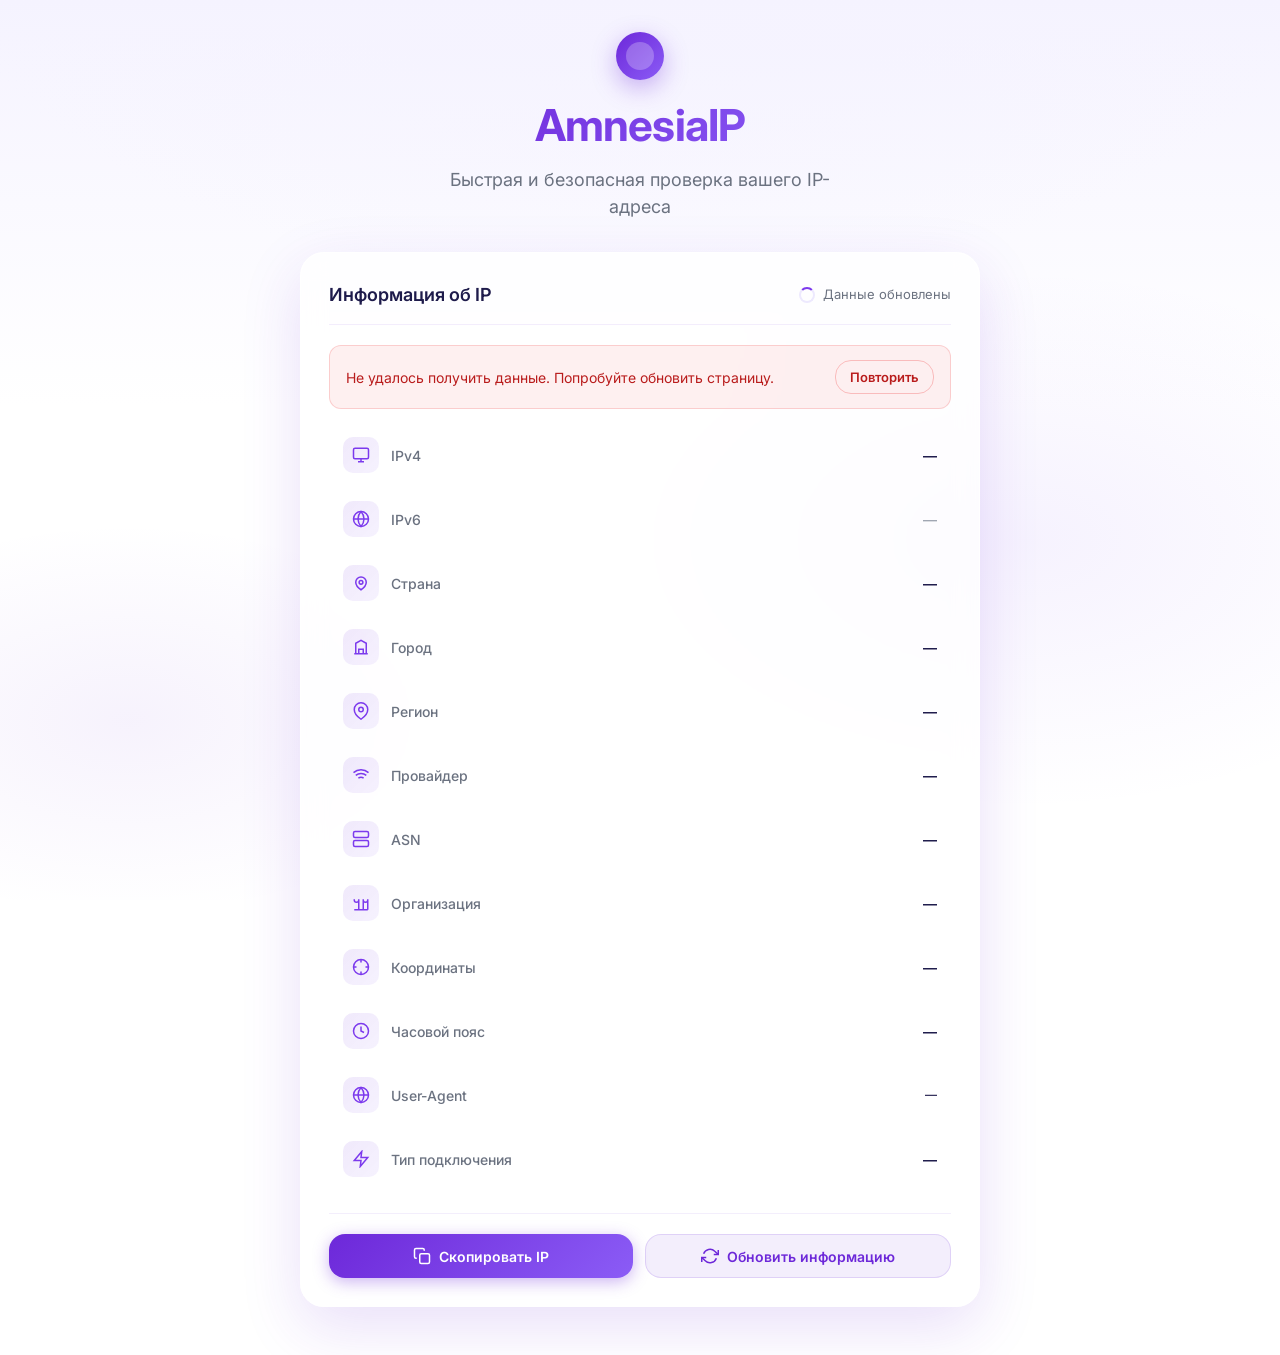
==== index.html @ 1398b614 "Initial AmnesiaIP website" ====
<!DOCTYPE html>
<html lang="ru">
<head>
  <meta charset="UTF-8">
  <meta name="viewport" content="width=device-width, initial-scale=1.0">
  <meta name="description" content="AmnesiaIP — быстрая и безопасная проверка вашего IP-адреса">
  <title>AmnesiaIP — Проверка IP-адреса</title>
  <link rel="preconnect" href="https://fonts.googleapis.com">
  <link rel="preconnect" href="https://fonts.gstatic.com" crossorigin>
  <link href="https://fonts.googleapis.com/css2?family=Inter:wght@400;500;600;700&display=swap" rel="stylesheet">
  <link rel="stylesheet" href="style.css">
</head>
<body>
  <div class="bg-gradient" aria-hidden="true"></div>

  <main class="page">
    <section class="hero animate-fade-in">
      <div class="hero__logo" aria-hidden="true">
        <span class="hero__dot"></span>
      </div>
      <h1 class="hero__title">AmnesiaIP</h1>
      <p class="hero__subtitle">Быстрая и безопасная проверка вашего IP-адреса</p>
    </section>

    <section class="card animate-fade-in animate-delay-1" aria-labelledby="card-title">
      <div class="card__header">
        <h2 id="card-title" class="card__title">Информация об IP</h2>
        <div class="card__status" role="status" aria-live="polite">
          <span class="spinner" id="loading-spinner" hidden aria-hidden="true"></span>
          <span class="status-text" id="status-text">Загрузка данных…</span>
        </div>
      </div>

      <div class="error-banner" id="error-banner" hidden role="alert">
        <p id="error-message">Не удалось получить данные</p>
        <button type="button" class="btn btn--ghost btn--sm" id="retry-btn">Повторить</button>
      </div>

      <ul class="data-list" id="data-list" aria-live="polite">
        <li class="data-row" data-field="ipv4">
          <span class="data-row__icon" aria-hidden="true">
            <svg viewBox="0 0 24 24" fill="none" stroke="currentColor" stroke-width="2"><rect x="2" y="3" width="20" height="14" rx="2"/><path d="M8 21h8M12 17v4"/></svg>
          </span>
          <span class="data-row__label">IPv4</span>
          <span class="data-row__value" id="val-ipv4">—</span>
        </li>
        <li class="data-row" data-field="ipv6">
          <span class="data-row__icon" aria-hidden="true">
            <svg viewBox="0 0 24 24" fill="none" stroke="currentColor" stroke-width="2"><circle cx="12" cy="12" r="10"/><path d="M2 12h20M12 2a15.3 15.3 0 0 1 4 10 15.3 15.3 0 0 1-4 10 15.3 15.3 0 0 1-4-10 15.3 15.3 0 0 1 4-10z"/></svg>
          </span>
          <span class="data-row__label">IPv6</span>
          <span class="data-row__value data-row__value--muted" id="val-ipv6">—</span>
        </li>
        <li class="data-row" data-field="country">
          <span class="data-row__icon" aria-hidden="true">
            <svg viewBox="0 0 24 24" fill="none" stroke="currentColor" stroke-width="2"><path d="M12 21s-7-4.5-7-10a7 7 0 1 1 14 0c0 5.5-7 10-7 10z"/><circle cx="12" cy="11" r="2.5"/></svg>
          </span>
          <span class="data-row__label">Страна</span>
          <span class="data-row__value" id="val-country">—</span>
        </li>
        <li class="data-row" data-field="city">
          <span class="data-row__icon" aria-hidden="true">
            <svg viewBox="0 0 24 24" fill="none" stroke="currentColor" stroke-width="2"><path d="M3 21h18M5 21V7l7-4 7 4v14M9 21v-6h6v6"/></svg>
          </span>
          <span class="data-row__label">Город</span>
          <span class="data-row__value" id="val-city">—</span>
        </li>
        <li class="data-row" data-field="region">
          <span class="data-row__icon" aria-hidden="true">
            <svg viewBox="0 0 24 24" fill="none" stroke="currentColor" stroke-width="2"><path d="M21 10c0 7-9 13-9 13s-9-6-9-13a9 9 0 0 1 18 0z"/><circle cx="12" cy="10" r="3"/></svg>
          </span>
          <span class="data-row__label">Регион</span>
          <span class="data-row__value" id="val-region">—</span>
        </li>
        <li class="data-row" data-field="isp">
          <span class="data-row__icon" aria-hidden="true">
            <svg viewBox="0 0 24 24" fill="none" stroke="currentColor" stroke-width="2"><path d="M5 12.55a11 11 0 0 1 14.08 0M8.53 16.11a6 6 0 0 1 6.95 0M12 20h.01"/><path d="M2 8.82a15 15 0 0 1 20 0"/></svg>
          </span>
          <span class="data-row__label">Провайдер</span>
          <span class="data-row__value" id="val-isp">—</span>
        </li>
        <li class="data-row" data-field="asn">
          <span class="data-row__icon" aria-hidden="true">
            <svg viewBox="0 0 24 24" fill="none" stroke="currentColor" stroke-width="2"><rect x="2" y="2" width="20" height="8" rx="2"/><rect x="2" y="14" width="20" height="8" rx="2"/><path d="M6 6h.01M6 18h.01"/></svg>
          </span>
          <span class="data-row__label">ASN</span>
          <span class="data-row__value" id="val-asn">—</span>
        </li>
        <li class="data-row" data-field="org">
          <span class="data-row__icon" aria-hidden="true">
            <svg viewBox="0 0 24 24" fill="none" stroke="currentColor" stroke-width="2"><path d="M3 21h18M3 7v1a3 3 0 0 0 6 0V7M9 21V8M15 21V8M15 7v1a3 3 0 0 0 6 0V7M21 21V8"/></svg>
          </span>
          <span class="data-row__label">Организация</span>
          <span class="data-row__value" id="val-org">—</span>
        </li>
        <li class="data-row" data-field="coords">
          <span class="data-row__icon" aria-hidden="true">
            <svg viewBox="0 0 24 24" fill="none" stroke="currentColor" stroke-width="2"><circle cx="12" cy="12" r="10"/><path d="M12 2v4M12 18v4M2 12h4M18 12h4"/></svg>
          </span>
          <span class="data-row__label">Координаты</span>
          <span class="data-row__value" id="val-coords">—</span>
        </li>
        <li class="data-row" data-field="timezone">
          <span class="data-row__icon" aria-hidden="true">
            <svg viewBox="0 0 24 24" fill="none" stroke="currentColor" stroke-width="2"><circle cx="12" cy="12" r="10"/><path d="M12 6v6l4 2"/></svg>
          </span>
          <span class="data-row__label">Часовой пояс</span>
          <span class="data-row__value" id="val-timezone">—</span>
        </li>
        <li class="data-row" data-field="useragent">
          <span class="data-row__icon" aria-hidden="true">
            <svg viewBox="0 0 24 24" fill="none" stroke="currentColor" stroke-width="2"><circle cx="12" cy="12" r="10"/><path d="M2 12h20M12 2a15.3 15.3 0 0 1 4 10 15.3 15.3 0 0 1-4 10 15.3 15.3 0 0 1-4-10 15.3 15.3 0 0 1 4-10z"/></svg>
          </span>
          <span class="data-row__label">User-Agent</span>
          <span class="data-row__value data-row__value--wrap" id="val-useragent">—</span>
        </li>
        <li class="data-row" data-field="connection">
          <span class="data-row__icon" aria-hidden="true">
            <svg viewBox="0 0 24 24" fill="none" stroke="currentColor" stroke-width="2"><path d="M13 2L3 14h9l-1 8 10-12h-9l1-8z"/></svg>
          </span>
          <span class="data-row__label">Тип подключения</span>
          <span class="data-row__value" id="val-connection">—</span>
        </li>
      </ul>

      <div class="card__actions">
        <button type="button" class="btn btn--primary" id="copy-btn" aria-label="Скопировать IP-адрес">
          <svg viewBox="0 0 24 24" fill="none" stroke="currentColor" stroke-width="2" aria-hidden="true"><rect x="9" y="9" width="13" height="13" rx="2"/><path d="M5 15H4a2 2 0 0 1-2-2V4a2 2 0 0 1 2-2h9a2 2 0 0 1 2 2v1"/></svg>
          Скопировать IP
        </button>
        <button type="button" class="btn btn--secondary" id="refresh-btn" aria-label="Обновить информацию">
          <svg viewBox="0 0 24 24" fill="none" stroke="currentColor" stroke-width="2" aria-hidden="true"><path d="M23 4v6h-6M1 20v-6h6"/><path d="M3.51 9a9 9 0 0 1 14.85-3.36L23 10M1 14l4.64 4.36A9 9 0 0 0 20.49 15"/></svg>
          Обновить информацию
        </button>
      </div>
    </section>
  </main>

  <div class="toast" id="toast" role="status" aria-live="polite" hidden>Скопировано!</div>

  <script src="script.js" defer></script>
</body>
</html>
---- style.css ----
/* ==========================================================================
   AmnesiaIP — Design System
   ========================================================================== */

:root {
  --purple-700: #6D28D9;
  --purple-600: #7C3AED;
  --purple-500: #8B5CF6;
  --purple-400: #A78BFA;
  --purple-100: #EDE9FE;
  --purple-50: #F5F3FF;
  --bg: #ffffff;
  --text: #1E1B4B;
  --text-muted: #6B7280;
  --text-light: #9CA3AF;
  --shadow: 0 20px 60px rgba(109, 40, 217, 0.15);
  --shadow-sm: 0 4px 20px rgba(109, 40, 217, 0.1);
  --shadow-hover: 0 24px 70px rgba(109, 40, 217, 0.22);
  --radius-lg: 24px;
  --radius-md: 16px;
  --radius-sm: 12px;
  --glass-bg: rgba(255, 255, 255, 0.72);
  --glass-border: rgba(255, 255, 255, 0.85);
  --transition: 0.25s cubic-bezier(0.4, 0, 0.2, 1);
}

/* Reset & Base
   ========================================================================== */

*,
*::before,
*::after {
  box-sizing: border-box;
  margin: 0;
  padding: 0;
}

html {
  font-size: 16px;
  -webkit-font-smoothing: antialiased;
  -moz-osx-font-smoothing: grayscale;
}

body {
  font-family: 'Inter', system-ui, -apple-system, sans-serif;
  color: var(--text);
  background: var(--bg);
  min-height: 100vh;
  line-height: 1.5;
  overflow-x: hidden;
}

/* Background Gradient
   ========================================================================== */

.bg-gradient {
  position: fixed;
  inset: 0;
  z-index: -1;
  background:
    radial-gradient(ellipse 80% 60% at 50% -10%, var(--purple-50) 0%, transparent 70%),
    radial-gradient(ellipse 60% 50% at 80% 60%, rgba(139, 92, 246, 0.08) 0%, transparent 60%),
    radial-gradient(ellipse 50% 40% at 10% 80%, rgba(109, 40, 217, 0.06) 0%, transparent 55%),
    linear-gradient(180deg, var(--purple-50) 0%, var(--bg) 45%);
}

/* Page Layout
   ========================================================================== */

.page {
  display: flex;
  flex-direction: column;
  align-items: center;
  justify-content: center;
  min-height: 100vh;
  padding: 2rem 1.25rem 3rem;
  gap: 2rem;
  max-width: 720px;
  margin: 0 auto;
}

/* Hero
   ========================================================================== */

.hero {
  text-align: center;
}

.hero__logo {
  display: flex;
  justify-content: center;
  margin-bottom: 0.75rem;
}

.hero__dot {
  display: block;
  width: 48px;
  height: 48px;
  border-radius: 50%;
  background: linear-gradient(135deg, var(--purple-700), var(--purple-500));
  box-shadow: 0 8px 24px rgba(109, 40, 217, 0.35);
  position: relative;
}

.hero__dot::after {
  content: '';
  position: absolute;
  inset: 10px;
  border-radius: 50%;
  background: rgba(255, 255, 255, 0.25);
}

.hero__title {
  font-size: clamp(2rem, 5vw, 2.75rem);
  font-weight: 700;
  letter-spacing: -0.02em;
  background: linear-gradient(135deg, var(--purple-700) 0%, var(--purple-500) 100%);
  -webkit-background-clip: text;
  -webkit-text-fill-color: transparent;
  background-clip: text;
  margin-bottom: 0.5rem;
}

.hero__subtitle {
  font-size: clamp(0.95rem, 2.5vw, 1.125rem);
  color: var(--text-muted);
  font-weight: 400;
  max-width: 420px;
  margin: 0 auto;
}

/* Glass Card
   ========================================================================== */

.card {
  width: 100%;
  background: var(--glass-bg);
  backdrop-filter: blur(12px);
  -webkit-backdrop-filter: blur(12px);
  border: 1px solid var(--glass-border);
  border-radius: var(--radius-lg);
  box-shadow: var(--shadow);
  padding: 1.75rem;
  transition: box-shadow var(--transition);
}

.card:hover {
  box-shadow: var(--shadow-hover);
}

.card__header {
  display: flex;
  align-items: center;
  justify-content: space-between;
  gap: 1rem;
  margin-bottom: 1.25rem;
  padding-bottom: 1rem;
  border-bottom: 1px solid rgba(109, 40, 217, 0.08);
}

.card__title {
  font-size: 1.125rem;
  font-weight: 600;
  color: var(--text);
}

.card__status {
  display: flex;
  align-items: center;
  gap: 0.5rem;
  font-size: 0.8125rem;
  color: var(--text-muted);
}

/* Spinner
   ========================================================================== */

.spinner {
  display: inline-block;
  width: 16px;
  height: 16px;
  border: 2px solid var(--purple-100);
  border-top-color: var(--purple-600);
  border-radius: 50%;
  animation: spin 0.7s linear infinite;
}

@keyframes spin {
  to { transform: rotate(360deg); }
}

/* Error Banner
   ========================================================================== */

.error-banner {
  display: flex;
  align-items: center;
  justify-content: space-between;
  gap: 1rem;
  padding: 0.875rem 1rem;
  margin-bottom: 1rem;
  background: rgba(239, 68, 68, 0.08);
  border: 1px solid rgba(239, 68, 68, 0.2);
  border-radius: var(--radius-sm);
  color: #B91C1C;
  font-size: 0.875rem;
}

.error-banner[hidden] {
  display: none !important;
}

/* Data List
   ========================================================================== */

.data-list {
  list-style: none;
  display: flex;
  flex-direction: column;
  gap: 0.25rem;
}

.data-row {
  display: grid;
  grid-template-columns: 36px 1fr 1.5fr;
  align-items: center;
  gap: 0.75rem;
  padding: 0.75rem 0.875rem;
  border-radius: var(--radius-sm);
  transition: background var(--transition), transform var(--transition);
  animation: fadeInUp 0.5s ease both;
}

.data-row:nth-child(1)  { animation-delay: 0.05s; }
.data-row:nth-child(2)  { animation-delay: 0.1s; }
.data-row:nth-child(3)  { animation-delay: 0.15s; }
.data-row:nth-child(4)  { animation-delay: 0.2s; }
.data-row:nth-child(5)  { animation-delay: 0.25s; }
.data-row:nth-child(6)  { animation-delay: 0.3s; }
.data-row:nth-child(7)  { animation-delay: 0.35s; }
.data-row:nth-child(8)  { animation-delay: 0.4s; }
.data-row:nth-child(9)  { animation-delay: 0.45s; }
.data-row:nth-child(10) { animation-delay: 0.5s; }
.data-row:nth-child(11) { animation-delay: 0.55s; }
.data-row:nth-child(12) { animation-delay: 0.6s; }

.data-row:hover {
  background: rgba(109, 40, 217, 0.05);
  transform: translateX(4px);
}

.data-row__icon {
  display: flex;
  align-items: center;
  justify-content: center;
  width: 36px;
  height: 36px;
  border-radius: 10px;
  background: linear-gradient(135deg, rgba(109, 40, 217, 0.1), rgba(139, 92, 246, 0.08));
  color: var(--purple-600);
  flex-shrink: 0;
}

.data-row__icon svg {
  width: 18px;
  height: 18px;
}

.data-row__label {
  font-size: 0.875rem;
  font-weight: 500;
  color: var(--text-muted);
}

.data-row__value {
  font-size: 0.875rem;
  font-weight: 600;
  color: var(--text);
  text-align: right;
  word-break: break-word;
}

.data-row__value--muted {
  color: var(--text-light);
  font-weight: 500;
}

.data-row__value--wrap {
  font-size: 0.75rem;
  font-weight: 500;
  line-height: 1.4;
}

/* Loading skeleton shimmer
   ========================================================================== */

.data-list.is-loading .data-row__value {
  color: transparent;
  background: linear-gradient(90deg, var(--purple-50) 25%, var(--purple-100) 50%, var(--purple-50) 75%);
  background-size: 200% 100%;
  animation: shimmer 1.4s ease infinite;
  border-radius: 6px;
  min-height: 1em;
  min-width: 80px;
  display: inline-block;
}

@keyframes shimmer {
  0% { background-position: 200% 0; }
  100% { background-position: -200% 0; }
}

/* Card Actions
   ========================================================================== */

.card__actions {
  display: flex;
  gap: 0.75rem;
  margin-top: 1.5rem;
  padding-top: 1.25rem;
  border-top: 1px solid rgba(109, 40, 217, 0.08);
}

/* Buttons
   ========================================================================== */

.btn {
  display: inline-flex;
  align-items: center;
  justify-content: center;
  gap: 0.5rem;
  padding: 0.75rem 1.25rem;
  font-family: inherit;
  font-size: 0.875rem;
  font-weight: 600;
  border: none;
  border-radius: var(--radius-md);
  cursor: pointer;
  transition: transform var(--transition), box-shadow var(--transition), background var(--transition);
  flex: 1;
}

.btn svg {
  width: 18px;
  height: 18px;
  flex-shrink: 0;
}

.btn:focus-visible {
  outline: 2px solid var(--purple-500);
  outline-offset: 2px;
}

.btn--primary {
  background: linear-gradient(135deg, var(--purple-700), var(--purple-500));
  color: #fff;
  box-shadow: 0 4px 16px rgba(109, 40, 217, 0.35);
}

.btn--primary:hover {
  transform: translateY(-2px);
  box-shadow: 0 8px 24px rgba(109, 40, 217, 0.45);
}

.btn--primary:active {
  transform: translateY(0);
}

.btn--secondary {
  background: rgba(109, 40, 217, 0.08);
  color: var(--purple-700);
  border: 1px solid rgba(109, 40, 217, 0.15);
}

.btn--secondary:hover {
  background: rgba(109, 40, 217, 0.14);
  transform: translateY(-2px);
  box-shadow: var(--shadow-sm);
}

.btn--ghost {
  background: transparent;
  color: #B91C1C;
  border: 1px solid rgba(239, 68, 68, 0.3);
  flex: 0;
  white-space: nowrap;
}

.btn--ghost:hover {
  background: rgba(239, 68, 68, 0.08);
}

.btn--sm {
  padding: 0.5rem 0.875rem;
  font-size: 0.8125rem;
}

.btn:disabled {
  opacity: 0.55;
  cursor: not-allowed;
  transform: none !important;
}

/* Refresh spin animation
   ========================================================================== */

.btn--refreshing svg {
  animation: spin 0.7s linear infinite;
}

/* Toast
   ========================================================================== */

.toast {
  position: fixed;
  bottom: 2rem;
  left: 50%;
  transform: translateX(-50%) translateY(0);
  background: var(--text);
  color: #fff;
  padding: 0.75rem 1.5rem;
  border-radius: var(--radius-md);
  font-size: 0.875rem;
  font-weight: 500;
  box-shadow: 0 8px 32px rgba(0, 0, 0, 0.2);
  z-index: 100;
  transition: opacity 0.3s ease, transform 0.3s ease;
}

.toast[hidden] {
  display: block !important;
  opacity: 0;
  transform: translateX(-50%) translateY(12px);
  pointer-events: none;
}

.toast.is-visible {
  opacity: 1;
  transform: translateX(-50%) translateY(0);
}

/* Animations
   ========================================================================== */

@keyframes fadeInUp {
  from {
    opacity: 0;
    transform: translateY(16px);
  }
  to {
    opacity: 1;
    transform: translateY(0);
  }
}

.animate-fade-in {
  animation: fadeInUp 0.6s ease both;
}

.animate-delay-1 {
  animation-delay: 0.15s;
}

/* Card refresh fade
   ========================================================================== */

.card.is-refreshing {
  opacity: 0.7;
  transition: opacity 0.3s ease;
}

/* Responsive
   ========================================================================== */

@media (max-width: 768px) {
  .page {
    padding: 1.5rem 1rem 2.5rem;
    gap: 1.5rem;
  }

  .card {
    padding: 1.25rem;
  }

  .data-row {
    grid-template-columns: 32px 1fr;
    grid-template-rows: auto auto;
    gap: 0.25rem 0.75rem;
  }

  .data-row__icon {
    grid-row: 1 / 3;
    width: 32px;
    height: 32px;
  }

  .data-row__value {
    grid-column: 2;
    text-align: left;
  }

  .card__actions {
    flex-direction: column;
  }
}

@media (max-width: 480px) {
  .hero__dot {
    width: 40px;
    height: 40px;
  }

  .card__header {
    flex-direction: column;
    align-items: flex-start;
    gap: 0.5rem;
  }

  .error-banner {
    flex-direction: column;
    align-items: flex-start;
  }
}
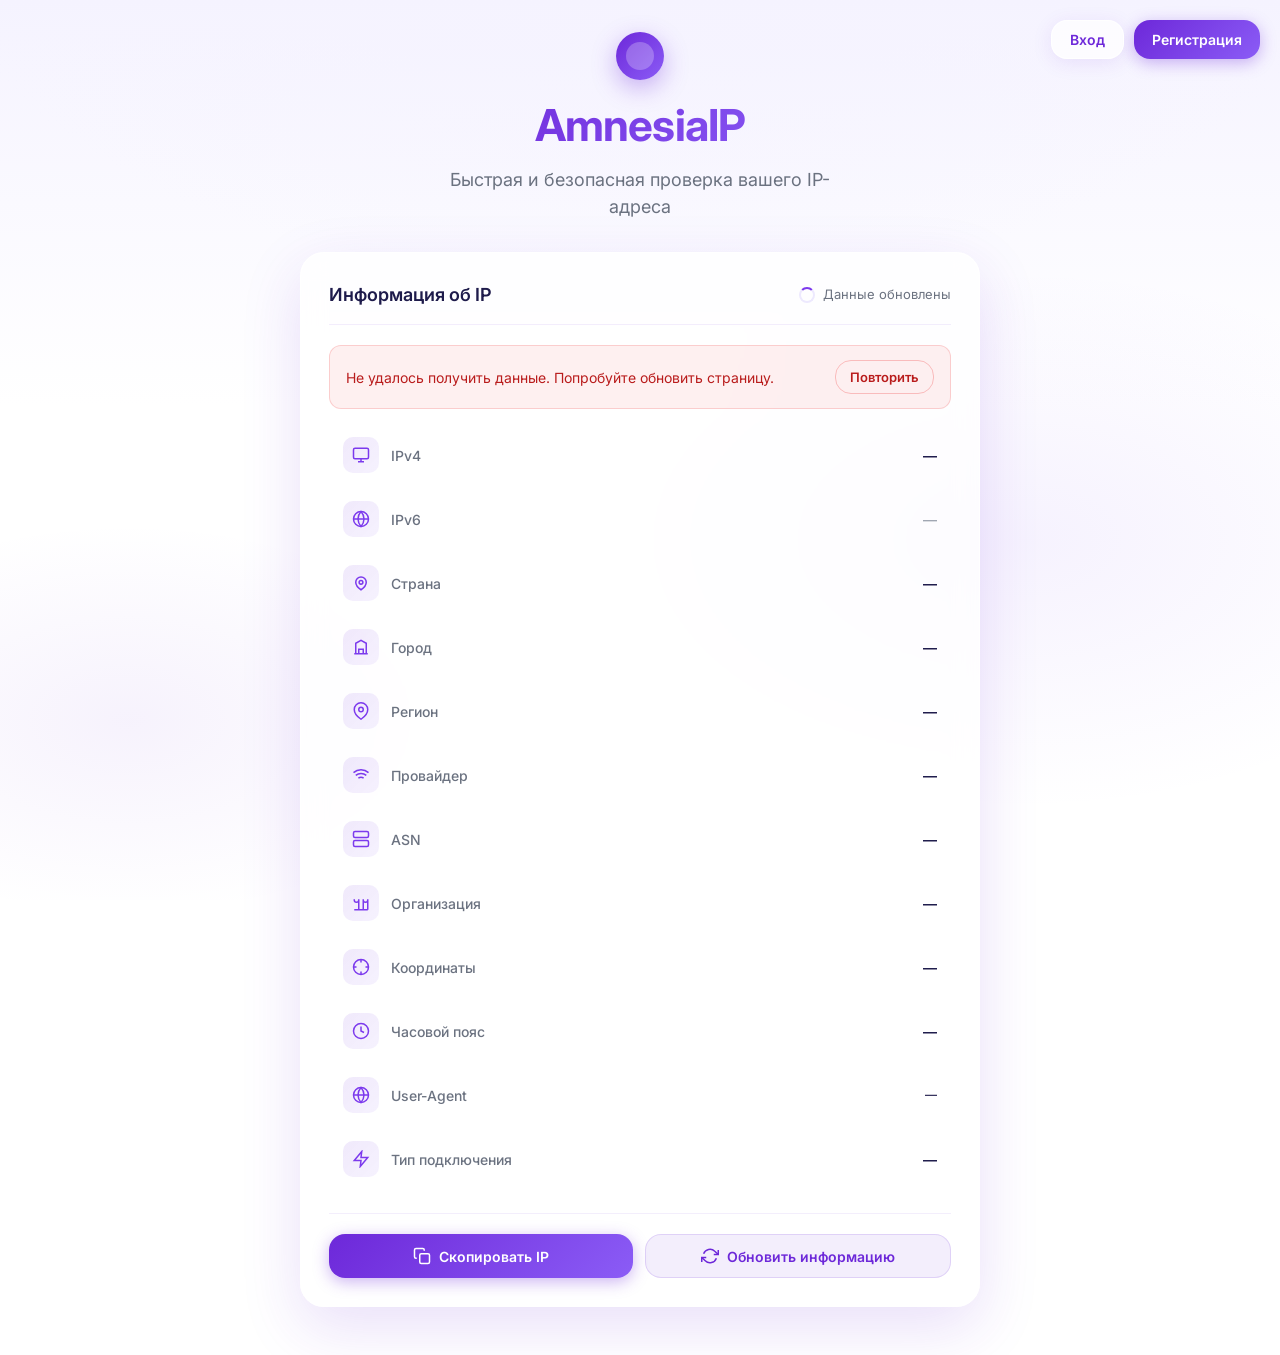
==== commit dc9c08e4: "AmnesiaIP" ====
--- a/index.html
+++ b/index.html
@@ -8,10 +8,17 @@
   <link rel="preconnect" href="https://fonts.googleapis.com">
   <link rel="preconnect" href="https://fonts.gstatic.com" crossorigin>
   <link href="https://fonts.googleapis.com/css2?family=Inter:wght@400;500;600;700&display=swap" rel="stylesheet">
-  <link rel="stylesheet" href="style.css">
+  <link rel="stylesheet" href="css/shared.css">
+  <link rel="stylesheet" href="css/main.css">
+  <link rel="stylesheet" href="css/auth.css">
 </head>
 <body>
   <div class="bg-gradient" aria-hidden="true"></div>
+
+  <nav class="auth-nav" aria-label="Авторизация">
+    <button type="button" class="btn btn--glass" id="login-btn">Вход</button>
+    <button type="button" class="btn btn--primary" id="register-btn">Регистрация</button>
+  </nav>
 
   <main class="page">
     <section class="hero animate-fade-in">
@@ -136,8 +143,91 @@
     </section>
   </main>
 
+  <!-- Login Modal -->
+  <div class="modal-overlay" id="login-modal" aria-hidden="true" role="dialog" aria-modal="true" aria-labelledby="login-title">
+    <div class="modal glass-card">
+      <button type="button" class="modal__close" data-modal-close aria-label="Закрыть">
+        <svg viewBox="0 0 24 24" fill="none" stroke="currentColor" stroke-width="2"><path d="M18 6L6 18M6 6l12 12"/></svg>
+      </button>
+      <div class="modal__header">
+        <div class="brand">
+          <span class="brand__dot" aria-hidden="true"></span>
+          <span class="brand__name">AmnesiaIP</span>
+        </div>
+        <h2 class="modal__title" id="login-title">Вход в аккаунт</h2>
+        <p class="modal__subtitle">Введите данные для входа</p>
+      </div>
+      <div class="modal__error" id="login-error" hidden role="alert"></div>
+      <form class="modal__form" id="login-form" novalidate>
+        <div class="form-group">
+          <label class="form-label" for="login-email">Email</label>
+          <input class="form-input" type="text" id="login-email" name="email" autocomplete="username" placeholder="your@email.com" required>
+        </div>
+        <div class="form-group">
+          <label class="form-label" for="login-password">Пароль</label>
+          <input class="form-input" type="password" id="login-password" name="password" autocomplete="current-password" placeholder="••••••••" required>
+        </div>
+        <label class="form-checkbox">
+          <input type="checkbox" id="login-remember" name="remember">
+          Запомнить меня
+        </label>
+        <button type="submit" class="btn btn--primary btn--block">Войти</button>
+      </form>
+    </div>
+  </div>
+
+  <!-- Register Modal -->
+  <div class="modal-overlay" id="register-modal" aria-hidden="true" role="dialog" aria-modal="true" aria-labelledby="register-title">
+    <div class="modal glass-card">
+      <button type="button" class="modal__close" data-modal-close aria-label="Закрыть">
+        <svg viewBox="0 0 24 24" fill="none" stroke="currentColor" stroke-width="2"><path d="M18 6L6 18M6 6l12 12"/></svg>
+      </button>
+      <div id="register-content">
+        <div class="modal__header">
+          <div class="brand">
+            <span class="brand__dot" aria-hidden="true"></span>
+            <span class="brand__name">AmnesiaIP</span>
+          </div>
+          <h2 class="modal__title" id="register-title">Регистрация</h2>
+          <p class="modal__subtitle">Создайте новый аккаунт</p>
+        </div>
+        <form class="modal__form" id="register-form" novalidate>
+          <div class="form-group">
+            <label class="form-label" for="register-name">Имя</label>
+            <input class="form-input" type="text" id="register-name" name="name" autocomplete="name" placeholder="Ваше имя" required>
+            <span class="form-error" id="register-name-error"></span>
+          </div>
+          <div class="form-group">
+            <label class="form-label" for="register-email">Email</label>
+            <input class="form-input" type="email" id="register-email" name="email" autocomplete="email" placeholder="your@email.com" required>
+            <span class="form-error" id="register-email-error"></span>
+          </div>
+          <div class="form-group">
+            <label class="form-label" for="register-password">Пароль</label>
+            <input class="form-input" type="password" id="register-password" name="password" autocomplete="new-password" placeholder="Минимум 8 символов" required>
+            <span class="form-error" id="register-password-error"></span>
+          </div>
+          <div class="form-group">
+            <label class="form-label" for="register-password-confirm">Повторить пароль</label>
+            <input class="form-input" type="password" id="register-password-confirm" name="passwordConfirm" autocomplete="new-password" placeholder="Повторите пароль" required>
+            <span class="form-error" id="register-confirm-error"></span>
+          </div>
+          <button type="submit" class="btn btn--primary btn--block">Зарегистрироваться</button>
+        </form>
+      </div>
+      <div class="modal__success" id="register-success" hidden>
+        <div class="modal__success-icon" aria-hidden="true">
+          <svg viewBox="0 0 24 24" fill="none" stroke="currentColor" stroke-width="2"><path d="M20 6L9 17l-5-5"/></svg>
+        </div>
+        <p class="modal__success-text" id="register-success-text"></p>
+        <button type="button" class="btn btn--secondary btn--block" data-register-close style="margin-top: 1.25rem;">Закрыть</button>
+      </div>
+    </div>
+  </div>
+
   <div class="toast" id="toast" role="status" aria-live="polite" hidden>Скопировано!</div>
 
-  <script src="script.js" defer></script>
+  <script type="module" src="js/auth.js"></script>
+  <script src="js/ip-checker.js" defer></script>
 </body>
 </html>
--- a/css/shared.css
+++ b/css/shared.css
@@ -0,0 +1,497 @@
+/* ==========================================================================
+   AmnesiaIP — Shared Design System
+   ========================================================================== */
+
+:root {
+  --purple-700: #6D28D9;
+  --purple-600: #7C3AED;
+  --purple-500: #8B5CF6;
+  --purple-400: #A78BFA;
+  --purple-100: #EDE9FE;
+  --purple-50: #F5F3FF;
+  --bg: #ffffff;
+  --text: #1E1B4B;
+  --text-muted: #6B7280;
+  --text-light: #9CA3AF;
+  --error: #B91C1C;
+  --error-bg: rgba(239, 68, 68, 0.08);
+  --error-border: rgba(239, 68, 68, 0.2);
+  --success: #059669;
+  --success-bg: rgba(16, 185, 129, 0.08);
+  --success-border: rgba(16, 185, 129, 0.2);
+  --online: #10B981;
+  --shadow: 0 20px 60px rgba(109, 40, 217, 0.15);
+  --shadow-sm: 0 4px 20px rgba(109, 40, 217, 0.1);
+  --shadow-hover: 0 24px 70px rgba(109, 40, 217, 0.22);
+  --radius-lg: 24px;
+  --radius-md: 16px;
+  --radius-sm: 12px;
+  --glass-bg: rgba(255, 255, 255, 0.72);
+  --glass-border: rgba(255, 255, 255, 0.85);
+  --transition: 0.25s cubic-bezier(0.4, 0, 0.2, 1);
+  --sidebar-width: 260px;
+}
+
+*,
+*::before,
+*::after {
+  box-sizing: border-box;
+  margin: 0;
+  padding: 0;
+}
+
+html {
+  font-size: 16px;
+  -webkit-font-smoothing: antialiased;
+  -moz-osx-font-smoothing: grayscale;
+}
+
+body {
+  font-family: 'Inter', system-ui, -apple-system, sans-serif;
+  color: var(--text);
+  background: var(--bg);
+  min-height: 100vh;
+  line-height: 1.5;
+  overflow-x: hidden;
+}
+
+.bg-gradient {
+  position: fixed;
+  inset: 0;
+  z-index: -1;
+  background:
+    radial-gradient(ellipse 80% 60% at 50% -10%, var(--purple-50) 0%, transparent 70%),
+    radial-gradient(ellipse 60% 50% at 80% 60%, rgba(139, 92, 246, 0.08) 0%, transparent 60%),
+    radial-gradient(ellipse 50% 40% at 10% 80%, rgba(109, 40, 217, 0.06) 0%, transparent 55%),
+    linear-gradient(180deg, var(--purple-50) 0%, var(--bg) 45%);
+}
+
+/* Logo
+   ========================================================================== */
+
+.brand {
+  display: flex;
+  align-items: center;
+  gap: 0.75rem;
+}
+
+.brand__dot {
+  display: block;
+  width: 40px;
+  height: 40px;
+  border-radius: 50%;
+  background: linear-gradient(135deg, var(--purple-700), var(--purple-500));
+  box-shadow: 0 8px 24px rgba(109, 40, 217, 0.35);
+  position: relative;
+  flex-shrink: 0;
+}
+
+.brand__dot::after {
+  content: '';
+  position: absolute;
+  inset: 9px;
+  border-radius: 50%;
+  background: rgba(255, 255, 255, 0.25);
+}
+
+.brand__dot--sm {
+  width: 32px;
+  height: 32px;
+}
+
+.brand__dot--sm::after {
+  inset: 7px;
+}
+
+.brand__name {
+  font-size: 1.125rem;
+  font-weight: 700;
+  letter-spacing: -0.02em;
+  background: linear-gradient(135deg, var(--purple-700) 0%, var(--purple-500) 100%);
+  -webkit-background-clip: text;
+  -webkit-text-fill-color: transparent;
+  background-clip: text;
+}
+
+.brand__name--lg {
+  font-size: 1.5rem;
+}
+
+/* Buttons
+   ========================================================================== */
+
+.btn {
+  display: inline-flex;
+  align-items: center;
+  justify-content: center;
+  gap: 0.5rem;
+  padding: 0.75rem 1.25rem;
+  font-family: inherit;
+  font-size: 0.875rem;
+  font-weight: 600;
+  border: none;
+  border-radius: var(--radius-md);
+  cursor: pointer;
+  transition: transform var(--transition), box-shadow var(--transition), background var(--transition);
+  text-decoration: none;
+}
+
+.btn svg {
+  width: 18px;
+  height: 18px;
+  flex-shrink: 0;
+}
+
+.btn:focus-visible {
+  outline: 2px solid var(--purple-500);
+  outline-offset: 2px;
+}
+
+.btn--primary {
+  background: linear-gradient(135deg, var(--purple-700), var(--purple-500));
+  color: #fff;
+  box-shadow: 0 4px 16px rgba(109, 40, 217, 0.35);
+}
+
+.btn--primary:hover {
+  transform: translateY(-2px);
+  box-shadow: 0 8px 24px rgba(109, 40, 217, 0.45);
+}
+
+.btn--primary:active {
+  transform: translateY(0);
+}
+
+.btn--secondary {
+  background: rgba(109, 40, 217, 0.08);
+  color: var(--purple-700);
+  border: 1px solid rgba(109, 40, 217, 0.15);
+}
+
+.btn--secondary:hover {
+  background: rgba(109, 40, 217, 0.14);
+  transform: translateY(-2px);
+  box-shadow: var(--shadow-sm);
+}
+
+.btn--ghost {
+  background: transparent;
+  color: var(--error);
+  border: 1px solid rgba(239, 68, 68, 0.3);
+}
+
+.btn--ghost:hover {
+  background: var(--error-bg);
+}
+
+.btn--glass {
+  background: var(--glass-bg);
+  backdrop-filter: blur(12px);
+  -webkit-backdrop-filter: blur(12px);
+  border: 1px solid var(--glass-border);
+  color: var(--purple-700);
+  box-shadow: var(--shadow-sm);
+}
+
+.btn--glass:hover {
+  background: rgba(255, 255, 255, 0.9);
+  transform: translateY(-2px);
+  box-shadow: var(--shadow);
+}
+
+.btn--sm {
+  padding: 0.5rem 0.875rem;
+  font-size: 0.8125rem;
+}
+
+.btn--block {
+  width: 100%;
+}
+
+.btn:disabled {
+  opacity: 0.55;
+  cursor: not-allowed;
+  transform: none !important;
+}
+
+/* Glass card base
+   ========================================================================== */
+
+.glass-card {
+  background: var(--glass-bg);
+  backdrop-filter: blur(12px);
+  -webkit-backdrop-filter: blur(12px);
+  border: 1px solid var(--glass-border);
+  border-radius: var(--radius-lg);
+  box-shadow: var(--shadow);
+}
+
+/* Form elements
+   ========================================================================== */
+
+.form-group {
+  display: flex;
+  flex-direction: column;
+  gap: 0.375rem;
+}
+
+.form-label {
+  font-size: 0.8125rem;
+  font-weight: 500;
+  color: var(--text-muted);
+}
+
+.form-input {
+  width: 100%;
+  padding: 0.75rem 1rem;
+  font-family: inherit;
+  font-size: 0.9375rem;
+  color: var(--text);
+  background: rgba(255, 255, 255, 0.85);
+  border: 1px solid rgba(109, 40, 217, 0.12);
+  border-radius: var(--radius-sm);
+  transition: border-color var(--transition), box-shadow var(--transition);
+}
+
+.form-input:focus {
+  outline: none;
+  border-color: var(--purple-500);
+  box-shadow: 0 0 0 3px rgba(139, 92, 246, 0.15);
+}
+
+.form-input.is-invalid {
+  border-color: rgba(239, 68, 68, 0.5);
+}
+
+.form-input.is-invalid:focus {
+  box-shadow: 0 0 0 3px rgba(239, 68, 68, 0.12);
+}
+
+.form-error {
+  font-size: 0.75rem;
+  color: var(--error);
+  min-height: 1rem;
+}
+
+.form-checkbox {
+  display: flex;
+  align-items: center;
+  gap: 0.5rem;
+  font-size: 0.875rem;
+  color: var(--text-muted);
+  cursor: pointer;
+}
+
+.form-checkbox input {
+  width: 16px;
+  height: 16px;
+  accent-color: var(--purple-600);
+  cursor: pointer;
+}
+
+textarea.form-input {
+  min-height: 120px;
+  resize: vertical;
+}
+
+/* Modal base
+   ========================================================================== */
+
+.modal-overlay {
+  position: fixed;
+  inset: 0;
+  z-index: 200;
+  display: flex;
+  align-items: center;
+  justify-content: center;
+  padding: 1.25rem;
+  background: rgba(30, 27, 75, 0.35);
+  backdrop-filter: blur(4px);
+  -webkit-backdrop-filter: blur(4px);
+  opacity: 0;
+  visibility: hidden;
+  transition: opacity var(--transition), visibility var(--transition);
+}
+
+.modal-overlay.is-open {
+  opacity: 1;
+  visibility: visible;
+}
+
+.modal {
+  width: 100%;
+  max-width: 420px;
+  max-height: 90vh;
+  overflow-y: auto;
+  padding: 2rem;
+  transform: translateY(20px) scale(0.97);
+  transition: transform var(--transition);
+}
+
+.modal-overlay.is-open .modal {
+  transform: translateY(0) scale(1);
+}
+
+.modal__close {
+  position: absolute;
+  top: 1rem;
+  right: 1rem;
+  display: flex;
+  align-items: center;
+  justify-content: center;
+  width: 36px;
+  height: 36px;
+  border: none;
+  border-radius: 10px;
+  background: rgba(109, 40, 217, 0.08);
+  color: var(--text-muted);
+  cursor: pointer;
+  transition: background var(--transition), color var(--transition);
+}
+
+.modal__close:hover {
+  background: rgba(109, 40, 217, 0.14);
+  color: var(--purple-700);
+}
+
+.modal__close svg {
+  width: 18px;
+  height: 18px;
+}
+
+.modal__header {
+  text-align: center;
+  margin-bottom: 1.75rem;
+}
+
+.modal__header .brand {
+  justify-content: center;
+  margin-bottom: 0.5rem;
+}
+
+.modal__title {
+  font-size: 1.25rem;
+  font-weight: 600;
+  color: var(--text);
+}
+
+.modal__subtitle {
+  font-size: 0.875rem;
+  color: var(--text-muted);
+  margin-top: 0.25rem;
+}
+
+.modal__form {
+  display: flex;
+  flex-direction: column;
+  gap: 1rem;
+}
+
+.modal__error {
+  padding: 0.75rem 1rem;
+  background: var(--error-bg);
+  border: 1px solid var(--error-border);
+  border-radius: var(--radius-sm);
+  color: var(--error);
+  font-size: 0.8125rem;
+}
+
+.modal__error[hidden] {
+  display: none !important;
+}
+
+.modal__success {
+  text-align: center;
+  padding: 1.5rem 0.5rem;
+}
+
+.modal__success-icon {
+  width: 56px;
+  height: 56px;
+  margin: 0 auto 1rem;
+  display: flex;
+  align-items: center;
+  justify-content: center;
+  border-radius: 50%;
+  background: var(--success-bg);
+  color: var(--success);
+}
+
+.modal__success-icon svg {
+  width: 28px;
+  height: 28px;
+}
+
+.modal__success-text {
+  font-size: 0.9375rem;
+  color: var(--text-muted);
+  line-height: 1.6;
+}
+
+.modal {
+  position: relative;
+}
+
+/* Toast
+   ========================================================================== */
+
+.toast {
+  position: fixed;
+  bottom: 2rem;
+  left: 50%;
+  transform: translateX(-50%) translateY(0);
+  background: var(--text);
+  color: #fff;
+  padding: 0.75rem 1.5rem;
+  border-radius: var(--radius-md);
+  font-size: 0.875rem;
+  font-weight: 500;
+  box-shadow: 0 8px 32px rgba(0, 0, 0, 0.2);
+  z-index: 300;
+  transition: opacity 0.3s ease, transform 0.3s ease;
+  max-width: calc(100% - 2rem);
+  text-align: center;
+}
+
+.toast[hidden] {
+  display: block !important;
+  opacity: 0;
+  transform: translateX(-50%) translateY(12px);
+  pointer-events: none;
+}
+
+.toast.is-visible {
+  opacity: 1;
+  transform: translateX(-50%) translateY(0);
+}
+
+/* Animations
+   ========================================================================== */
+
+@keyframes spin {
+  to { transform: rotate(360deg); }
+}
+
+@keyframes fadeInUp {
+  from {
+    opacity: 0;
+    transform: translateY(16px);
+  }
+  to {
+    opacity: 1;
+    transform: translateY(0);
+  }
+}
+
+@keyframes shimmer {
+  0% { background-position: 200% 0; }
+  100% { background-position: -200% 0; }
+}
+
+.animate-fade-in {
+  animation: fadeInUp 0.6s ease both;
+}
+
+.animate-delay-1 {
+  animation-delay: 0.15s;
+}
--- a/css/main.css
+++ b/css/main.css
@@ -0,0 +1,290 @@
+/* ==========================================================================
+   AmnesiaIP — Main Page (IP Checker)
+   ========================================================================== */
+
+.page {
+  display: flex;
+  flex-direction: column;
+  align-items: center;
+  justify-content: center;
+  min-height: 100vh;
+  padding: 2rem 1.25rem 3rem;
+  gap: 2rem;
+  max-width: 720px;
+  margin: 0 auto;
+}
+
+.hero {
+  text-align: center;
+}
+
+.hero__logo {
+  display: flex;
+  justify-content: center;
+  margin-bottom: 0.75rem;
+}
+
+.hero__dot {
+  display: block;
+  width: 48px;
+  height: 48px;
+  border-radius: 50%;
+  background: linear-gradient(135deg, var(--purple-700), var(--purple-500));
+  box-shadow: 0 8px 24px rgba(109, 40, 217, 0.35);
+  position: relative;
+}
+
+.hero__dot::after {
+  content: '';
+  position: absolute;
+  inset: 10px;
+  border-radius: 50%;
+  background: rgba(255, 255, 255, 0.25);
+}
+
+.hero__title {
+  font-size: clamp(2rem, 5vw, 2.75rem);
+  font-weight: 700;
+  letter-spacing: -0.02em;
+  background: linear-gradient(135deg, var(--purple-700) 0%, var(--purple-500) 100%);
+  -webkit-background-clip: text;
+  -webkit-text-fill-color: transparent;
+  background-clip: text;
+  margin-bottom: 0.5rem;
+}
+
+.hero__subtitle {
+  font-size: clamp(0.95rem, 2.5vw, 1.125rem);
+  color: var(--text-muted);
+  font-weight: 400;
+  max-width: 420px;
+  margin: 0 auto;
+}
+
+.card {
+  width: 100%;
+  background: var(--glass-bg);
+  backdrop-filter: blur(12px);
+  -webkit-backdrop-filter: blur(12px);
+  border: 1px solid var(--glass-border);
+  border-radius: var(--radius-lg);
+  box-shadow: var(--shadow);
+  padding: 1.75rem;
+  transition: box-shadow var(--transition);
+}
+
+.card:hover {
+  box-shadow: var(--shadow-hover);
+}
+
+.card__header {
+  display: flex;
+  align-items: center;
+  justify-content: space-between;
+  gap: 1rem;
+  margin-bottom: 1.25rem;
+  padding-bottom: 1rem;
+  border-bottom: 1px solid rgba(109, 40, 217, 0.08);
+}
+
+.card__title {
+  font-size: 1.125rem;
+  font-weight: 600;
+  color: var(--text);
+}
+
+.card__status {
+  display: flex;
+  align-items: center;
+  gap: 0.5rem;
+  font-size: 0.8125rem;
+  color: var(--text-muted);
+}
+
+.spinner {
+  display: inline-block;
+  width: 16px;
+  height: 16px;
+  border: 2px solid var(--purple-100);
+  border-top-color: var(--purple-600);
+  border-radius: 50%;
+  animation: spin 0.7s linear infinite;
+}
+
+.error-banner {
+  display: flex;
+  align-items: center;
+  justify-content: space-between;
+  gap: 1rem;
+  padding: 0.875rem 1rem;
+  margin-bottom: 1rem;
+  background: var(--error-bg);
+  border: 1px solid var(--error-border);
+  border-radius: var(--radius-sm);
+  color: var(--error);
+  font-size: 0.875rem;
+}
+
+.error-banner[hidden] {
+  display: none !important;
+}
+
+.data-list {
+  list-style: none;
+  display: flex;
+  flex-direction: column;
+  gap: 0.25rem;
+}
+
+.data-row {
+  display: grid;
+  grid-template-columns: 36px 1fr 1.5fr;
+  align-items: center;
+  gap: 0.75rem;
+  padding: 0.75rem 0.875rem;
+  border-radius: var(--radius-sm);
+  transition: background var(--transition), transform var(--transition);
+  animation: fadeInUp 0.5s ease both;
+}
+
+.data-row:nth-child(1)  { animation-delay: 0.05s; }
+.data-row:nth-child(2)  { animation-delay: 0.1s; }
+.data-row:nth-child(3)  { animation-delay: 0.15s; }
+.data-row:nth-child(4)  { animation-delay: 0.2s; }
+.data-row:nth-child(5)  { animation-delay: 0.25s; }
+.data-row:nth-child(6)  { animation-delay: 0.3s; }
+.data-row:nth-child(7)  { animation-delay: 0.35s; }
+.data-row:nth-child(8)  { animation-delay: 0.4s; }
+.data-row:nth-child(9)  { animation-delay: 0.45s; }
+.data-row:nth-child(10) { animation-delay: 0.5s; }
+.data-row:nth-child(11) { animation-delay: 0.55s; }
+.data-row:nth-child(12) { animation-delay: 0.6s; }
+
+.data-row:hover {
+  background: rgba(109, 40, 217, 0.05);
+  transform: translateX(4px);
+}
+
+.data-row__icon {
+  display: flex;
+  align-items: center;
+  justify-content: center;
+  width: 36px;
+  height: 36px;
+  border-radius: 10px;
+  background: linear-gradient(135deg, rgba(109, 40, 217, 0.1), rgba(139, 92, 246, 0.08));
+  color: var(--purple-600);
+  flex-shrink: 0;
+}
+
+.data-row__icon svg {
+  width: 18px;
+  height: 18px;
+}
+
+.data-row__label {
+  font-size: 0.875rem;
+  font-weight: 500;
+  color: var(--text-muted);
+}
+
+.data-row__value {
+  font-size: 0.875rem;
+  font-weight: 600;
+  color: var(--text);
+  text-align: right;
+  word-break: break-word;
+}
+
+.data-row__value--muted {
+  color: var(--text-light);
+  font-weight: 500;
+}
+
+.data-row__value--wrap {
+  font-size: 0.75rem;
+  font-weight: 500;
+  line-height: 1.4;
+}
+
+.data-list.is-loading .data-row__value {
+  color: transparent;
+  background: linear-gradient(90deg, var(--purple-50) 25%, var(--purple-100) 50%, var(--purple-50) 75%);
+  background-size: 200% 100%;
+  animation: shimmer 1.4s ease infinite;
+  border-radius: 6px;
+  min-height: 1em;
+  min-width: 80px;
+  display: inline-block;
+}
+
+.card__actions {
+  display: flex;
+  gap: 0.75rem;
+  margin-top: 1.5rem;
+  padding-top: 1.25rem;
+  border-top: 1px solid rgba(109, 40, 217, 0.08);
+}
+
+.card__actions .btn {
+  flex: 1;
+}
+
+.btn--refreshing svg {
+  animation: spin 0.7s linear infinite;
+}
+
+.card.is-refreshing {
+  opacity: 0.7;
+  transition: opacity 0.3s ease;
+}
+
+@media (max-width: 768px) {
+  .page {
+    padding: 1.5rem 1rem 2.5rem;
+    gap: 1.5rem;
+  }
+
+  .card {
+    padding: 1.25rem;
+  }
+
+  .data-row {
+    grid-template-columns: 32px 1fr;
+    grid-template-rows: auto auto;
+    gap: 0.25rem 0.75rem;
+  }
+
+  .data-row__icon {
+    grid-row: 1 / 3;
+    width: 32px;
+    height: 32px;
+  }
+
+  .data-row__value {
+    grid-column: 2;
+    text-align: left;
+  }
+
+  .card__actions {
+    flex-direction: column;
+  }
+}
+
+@media (max-width: 480px) {
+  .hero__dot {
+    width: 40px;
+    height: 40px;
+  }
+
+  .card__header {
+    flex-direction: column;
+    align-items: flex-start;
+    gap: 0.5rem;
+  }
+
+  .error-banner {
+    flex-direction: column;
+    align-items: flex-start;
+  }
+}
--- a/css/auth.css
+++ b/css/auth.css
@@ -0,0 +1,34 @@
+/* ==========================================================================
+   AmnesiaIP — Auth UI
+   ========================================================================== */
+
+.auth-nav {
+  position: fixed;
+  top: 1.25rem;
+  right: 1.25rem;
+  z-index: 100;
+  display: flex;
+  gap: 0.625rem;
+  animation: fadeInUp 0.6s ease both;
+}
+
+.auth-nav .btn {
+  padding: 0.625rem 1.125rem;
+}
+
+.auth-nav .btn--primary {
+  flex: none;
+}
+
+@media (max-width: 480px) {
+  .auth-nav {
+    top: 0.75rem;
+    right: 0.75rem;
+    gap: 0.5rem;
+  }
+
+  .auth-nav .btn {
+    padding: 0.5rem 0.875rem;
+    font-size: 0.8125rem;
+  }
+}
